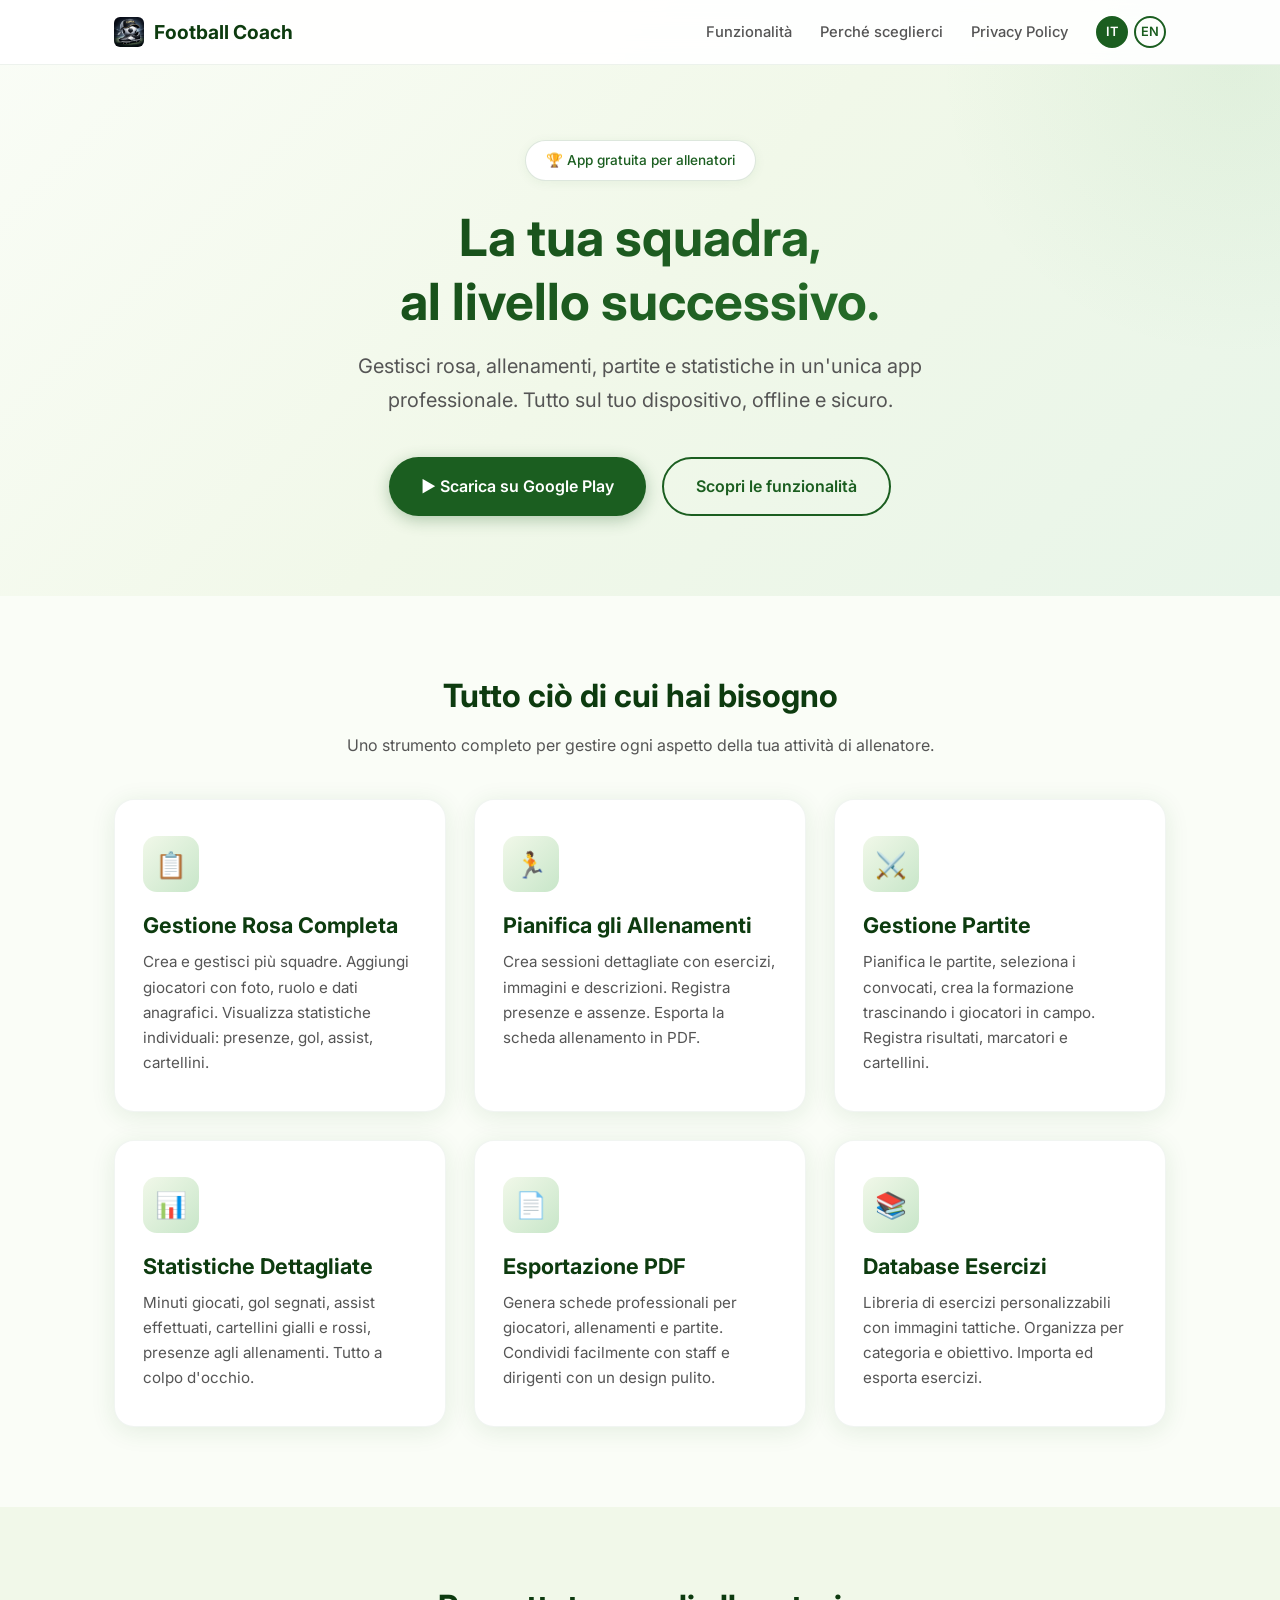
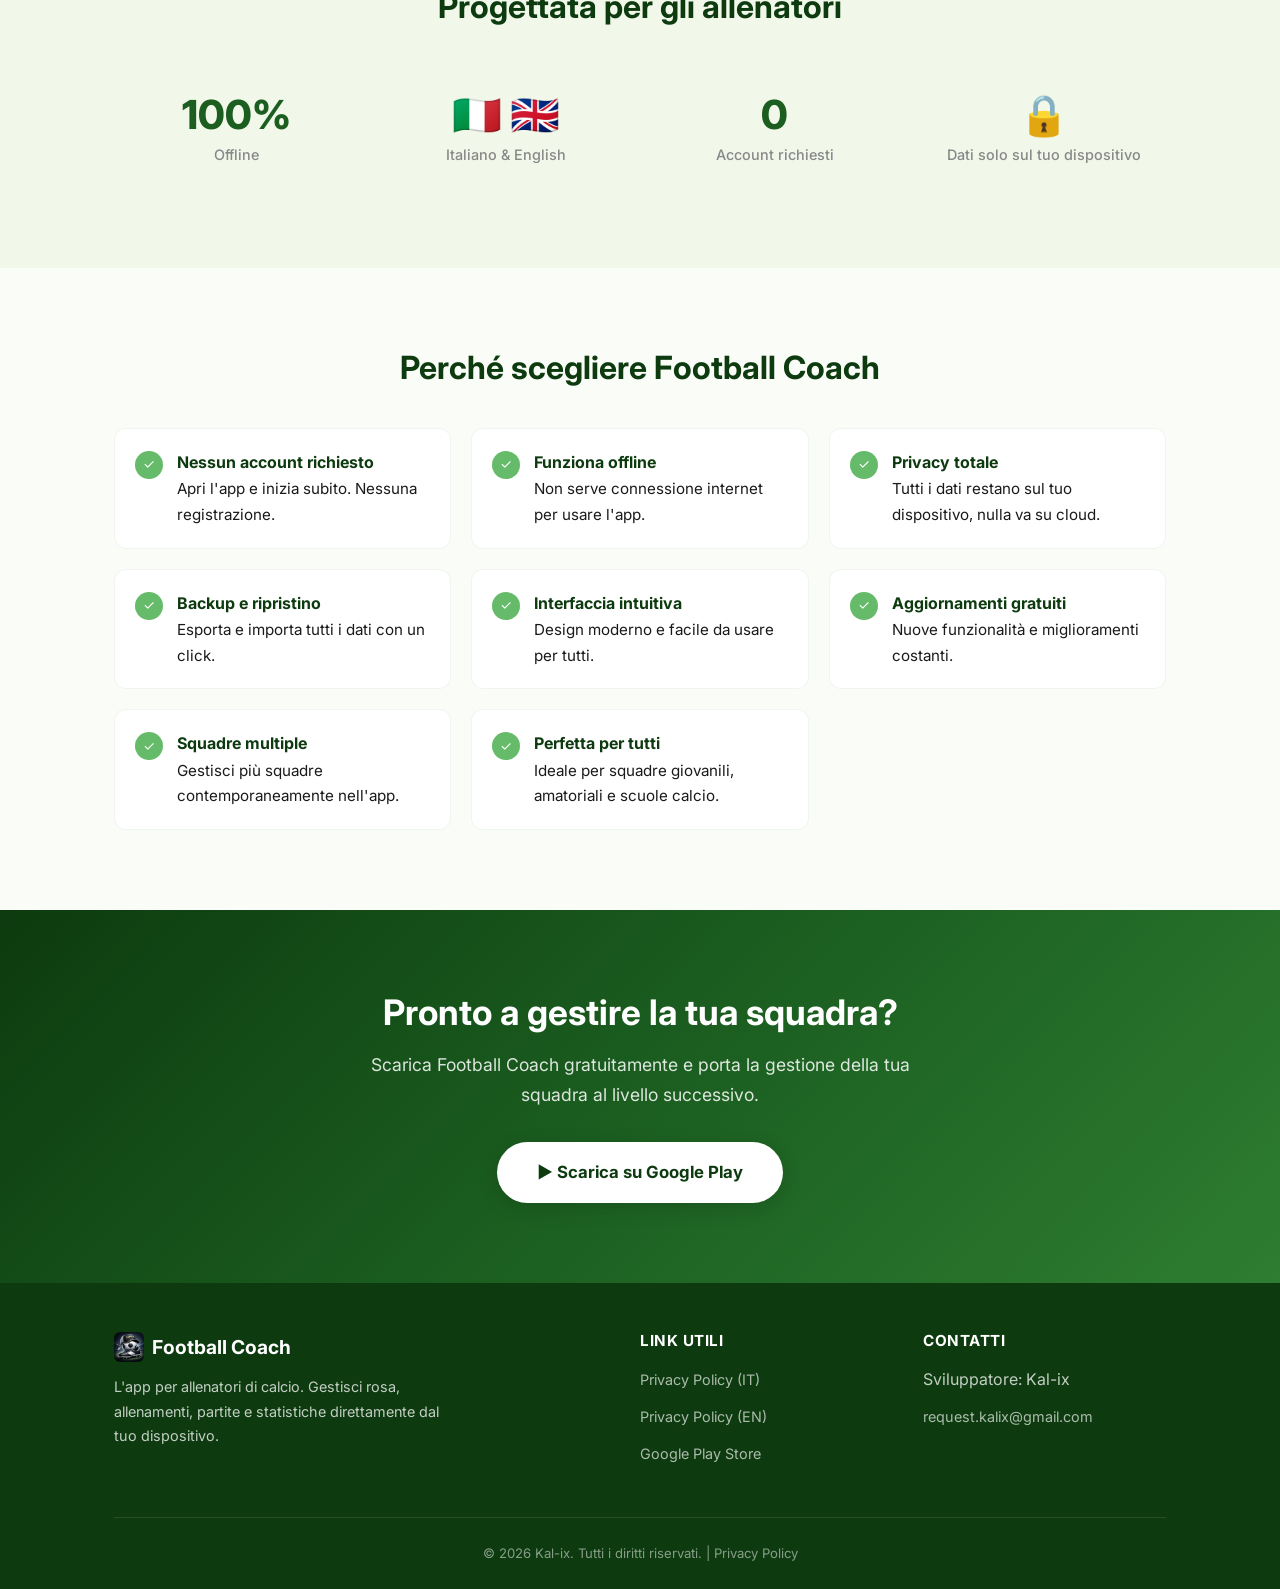
==== index.html @ 950d96c6 "Add files via upload" ====
<!DOCTYPE html>
<html lang="it">
<head>
  <meta charset="UTF-8">
  <meta name="viewport" content="width=device-width, initial-scale=1.0">
  <title>Football Coach - Gestisci la tua squadra di calcio</title>
  <meta name="description" content="Football Coach: l'app per allenatori di calcio. Gestisci rosa, allenamenti, partite e statistiche. Scarica gratis su Google Play.">
  <meta name="keywords" content="football coach, allenatore calcio, app calcio, gestione squadra, tattica calcio, allenamento calcio">
  <meta name="author" content="Kal-ix">
  <meta name="robots" content="index, follow">

  <!-- Open Graph -->
  <meta property="og:title" content="Football Coach - App per Allenatori di Calcio">
  <meta property="og:description" content="Gestisci la tua squadra di calcio: tattica, allenamento e statistiche in un'app.">
  <meta property="og:type" content="website">
  <meta property="og:locale" content="it_IT">

  <!-- Fonts -->
  <link rel="preconnect" href="https://fonts.googleapis.com">
  <link rel="preconnect" href="https://fonts.gstatic.com" crossorigin>
  <link href="https://fonts.googleapis.com/css2?family=Inter:wght@400;500;600;700;800&display=swap" rel="stylesheet">

  <!-- CSS -->
  <link rel="stylesheet" href="css/style.css">

  <!-- Favicon -->
  <link rel="icon" type="image/png" href="img/icon.png">
</head>
<body>

  <!-- ======= NAVBAR ======= -->
  <nav class="navbar" id="navbar">
    <div class="container">
      <a href="index.html" class="nav-brand">
        <img src="img/icon.png" alt="Football Coach" width="30" height="30"> Football Coach
      </a>
      <ul class="nav-links" id="navLinks">
        <li><a href="#features">Funzionalità</a></li>
        <li><a href="#highlights">Perché sceglierci</a></li>
        <li><a href="privacy-it.html">Privacy Policy</a></li>
        <li>
          <div class="nav-lang">
            <a href="index.html" class="active" title="Italiano">IT</a>
            <a href="index-en.html" title="English">EN</a>
          </div>
        </li>
      </ul>
      <button class="nav-toggle" id="navToggle" aria-label="Menu">
        <span></span><span></span><span></span>
      </button>
    </div>
  </nav>

  <!-- ======= HERO ======= -->
  <section class="hero">
    <div class="container">
      <div class="hero-badge">🏆 App gratuita per allenatori</div>
      <h1>La tua squadra,<br>al livello successivo.</h1>
      <p class="subtitle">Gestisci rosa, allenamenti, partite e statistiche in un'unica app professionale. Tutto sul tuo dispositivo, offline e sicuro.</p>
      <div class="hero-cta">
        <a href="https://play.google.com/store/apps/details?id=com.kalix.allenatore_di_calcio" class="btn btn-primary" target="_blank" rel="noopener">
          ▶ Scarica su Google Play
        </a>
        <a href="#features" class="btn btn-outline">Scopri le funzionalità</a>
      </div>
    </div>
  </section>

  <!-- ======= FEATURES ======= -->
  <section class="section" id="features">
    <div class="container">
      <div style="text-align:center;">
        <h2>Tutto ciò di cui hai bisogno</h2>
        <p style="color:var(--text-light); max-width:600px; margin:0 auto;">Uno strumento completo per gestire ogni aspetto della tua attività di allenatore.</p>
      </div>
      <div class="features-grid">

        <div class="feature-card">
          <div class="feature-icon">📋</div>
          <h3>Gestione Rosa Completa</h3>
          <p>Crea e gestisci più squadre. Aggiungi giocatori con foto, ruolo e dati anagrafici. Visualizza statistiche individuali: presenze, gol, assist, cartellini.</p>
        </div>

        <div class="feature-card">
          <div class="feature-icon">🏃</div>
          <h3>Pianifica gli Allenamenti</h3>
          <p>Crea sessioni dettagliate con esercizi, immagini e descrizioni. Registra presenze e assenze. Esporta la scheda allenamento in PDF.</p>
        </div>

        <div class="feature-card">
          <div class="feature-icon">⚔️</div>
          <h3>Gestione Partite</h3>
          <p>Pianifica le partite, seleziona i convocati, crea la formazione trascinando i giocatori in campo. Registra risultati, marcatori e cartellini.</p>
        </div>

        <div class="feature-card">
          <div class="feature-icon">📊</div>
          <h3>Statistiche Dettagliate</h3>
          <p>Minuti giocati, gol segnati, assist effettuati, cartellini gialli e rossi, presenze agli allenamenti. Tutto a colpo d'occhio.</p>
        </div>

        <div class="feature-card">
          <div class="feature-icon">📄</div>
          <h3>Esportazione PDF</h3>
          <p>Genera schede professionali per giocatori, allenamenti e partite. Condividi facilmente con staff e dirigenti con un design pulito.</p>
        </div>

        <div class="feature-card">
          <div class="feature-icon">📚</div>
          <h3>Database Esercizi</h3>
          <p>Libreria di esercizi personalizzabili con immagini tattiche. Organizza per categoria e obiettivo. Importa ed esporta esercizi.</p>
        </div>

      </div>
    </div>
  </section>

  <!-- ======= STATS ======= -->
  <section class="section section-alt">
    <div class="container">
      <div style="text-align:center;">
        <h2>Progettata per gli allenatori</h2>
      </div>
      <div class="stats-row">
        <div class="stat-item">
          <div class="stat-number">100%</div>
          <div class="stat-label">Offline</div>
        </div>
        <div class="stat-item">
          <div class="stat-number">🇮🇹 🇬🇧</div>
          <div class="stat-label">Italiano &amp; English</div>
        </div>
        <div class="stat-item">
          <div class="stat-number">0</div>
          <div class="stat-label">Account richiesti</div>
        </div>
        <div class="stat-item">
          <div class="stat-number">🔒</div>
          <div class="stat-label">Dati solo sul tuo dispositivo</div>
        </div>
      </div>
    </div>
  </section>

  <!-- ======= HIGHLIGHTS ======= -->
  <section class="section" id="highlights">
    <div class="container">
      <div style="text-align:center;">
        <h2>Perché scegliere Football Coach</h2>
      </div>
      <div class="highlights">
        <div class="highlight-item">
          <div class="check">✓</div>
          <div><strong>Nessun account richiesto</strong><br><p>Apri l'app e inizia subito. Nessuna registrazione.</p></div>
        </div>
        <div class="highlight-item">
          <div class="check">✓</div>
          <div><strong>Funziona offline</strong><br><p>Non serve connessione internet per usare l'app.</p></div>
        </div>
        <div class="highlight-item">
          <div class="check">✓</div>
          <div><strong>Privacy totale</strong><br><p>Tutti i dati restano sul tuo dispositivo, nulla va su cloud.</p></div>
        </div>
        <div class="highlight-item">
          <div class="check">✓</div>
          <div><strong>Backup e ripristino</strong><br><p>Esporta e importa tutti i dati con un click.</p></div>
        </div>
        <div class="highlight-item">
          <div class="check">✓</div>
          <div><strong>Interfaccia intuitiva</strong><br><p>Design moderno e facile da usare per tutti.</p></div>
        </div>
        <div class="highlight-item">
          <div class="check">✓</div>
          <div><strong>Aggiornamenti gratuiti</strong><br><p>Nuove funzionalità e miglioramenti costanti.</p></div>
        </div>
        <div class="highlight-item">
          <div class="check">✓</div>
          <div><strong>Squadre multiple</strong><br><p>Gestisci più squadre contemporaneamente nell'app.</p></div>
        </div>
        <div class="highlight-item">
          <div class="check">✓</div>
          <div><strong>Perfetta per tutti</strong><br><p>Ideale per squadre giovanili, amatoriali e scuole calcio.</p></div>
        </div>
      </div>
    </div>
  </section>

  <!-- ======= CTA ======= -->
  <section class="cta-section">
    <div class="container">
      <h2>Pronto a gestire la tua squadra?</h2>
      <p>Scarica Football Coach gratuitamente e porta la gestione della tua squadra al livello successivo.</p>
      <a href="https://play.google.com/store/apps/details?id=com.kalix.allenatore_di_calcio" class="btn btn-cta" target="_blank" rel="noopener">
        ▶ Scarica su Google Play
      </a>
    </div>
  </section>

  <!-- ======= FOOTER ======= -->
  <footer class="footer">
    <div class="container">
      <div class="footer-grid">
        <div>
          <div class="footer-brand"><img src="img/icon.png" alt="Football Coach" width="30" height="30"> Football Coach</div>
          <p class="footer-desc">L'app per allenatori di calcio. Gestisci rosa, allenamenti, partite e statistiche direttamente dal tuo dispositivo.</p>
        </div>
        <div>
          <h4>Link Utili</h4>
          <ul class="footer-links">
            <li><a href="privacy-it.html">Privacy Policy (IT)</a></li>
            <li><a href="privacy-en.html">Privacy Policy (EN)</a></li>
            <li><a href="https://play.google.com/store/apps/details?id=com.kalix.allenatore_di_calcio" target="_blank" rel="noopener">Google Play Store</a></li>
          </ul>
        </div>
        <div>
          <h4>Contatti</h4>
          <ul class="footer-links">
            <li>Sviluppatore: Kal-ix</li>
            <li><a href="mailto:request.kalix@gmail.com">request.kalix@gmail.com</a></li>
          </ul>
        </div>
      </div>
      <div class="footer-bottom">
        &copy; 2026 Kal-ix. Tutti i diritti riservati. | <a href="privacy-it.html" style="color:rgba(255,255,255,0.5)">Privacy Policy</a>
      </div>
    </div>
  </footer>

  <!-- ======= SCRIPTS ======= -->
  <script>
    // Navbar scroll effect
    const navbar = document.getElementById('navbar');
    window.addEventListener('scroll', () => {
      navbar.classList.toggle('scrolled', window.scrollY > 20);
    });

    // Mobile nav toggle
    const navToggle = document.getElementById('navToggle');
    const navLinks = document.getElementById('navLinks');
    navToggle.addEventListener('click', () => {
      navLinks.classList.toggle('active');
    });

    // Close mobile nav on link click
    document.querySelectorAll('.nav-links a').forEach(link => {
      link.addEventListener('click', () => {
        navLinks.classList.remove('active');
      });
    });
  </script>

</body>
</html>
---- css/style.css ----
/* =============================================
   Football Coach Website - Main Stylesheet
   ============================================= */

/* --- Reset & Base --- */
*, *::before, *::after {
  box-sizing: border-box;
  margin: 0;
  padding: 0;
}

:root {
  --primary: #1B5E20;
  --primary-light: #2E7D32;
  --primary-dark: #0D3B0F;
  --accent: #43A047;
  --accent-light: #66BB6A;
  --gold: #FFD600;
  --gold-dark: #F9A825;
  --bg: #FAFDF7;
  --bg-alt: #F1F8E9;
  --text: #1a1a1a;
  --text-light: #555;
  --text-muted: #888;
  --white: #fff;
  --radius: 12px;
  --radius-lg: 20px;
  --shadow: 0 4px 24px rgba(27, 94, 32, 0.10);
  --shadow-lg: 0 8px 40px rgba(27, 94, 32, 0.15);
  --transition: 0.3s cubic-bezier(.4,0,.2,1);
}

html {
  scroll-behavior: smooth;
  font-size: 16px;
}

body {
  font-family: 'Inter', -apple-system, BlinkMacSystemFont, 'Segoe UI', Roboto, sans-serif;
  background: var(--bg);
  color: var(--text);
  line-height: 1.7;
  -webkit-font-smoothing: antialiased;
}

a {
  color: var(--primary);
  text-decoration: none;
  transition: color var(--transition);
}
a:hover {
  color: var(--accent);
}

img {
  max-width: 100%;
  height: auto;
}

/* --- Typography --- */
h1, h2, h3, h4 {
  font-weight: 700;
  line-height: 1.25;
  color: var(--primary-dark);
}

h1 { font-size: 2.75rem; }
h2 { font-size: 2rem; margin-bottom: 0.5em; }
h3 { font-size: 1.35rem; margin-bottom: 0.4em; }

/* --- Layout --- */
.container {
  max-width: 1100px;
  margin: 0 auto;
  padding: 0 24px;
}

.section {
  padding: 80px 0;
}

.section-alt {
  background: var(--bg-alt);
}

/* --- Navigation --- */
.navbar {
  position: fixed;
  top: 0;
  left: 0;
  right: 0;
  z-index: 1000;
  background: rgba(255,255,255,0.92);
  backdrop-filter: blur(12px);
  -webkit-backdrop-filter: blur(12px);
  border-bottom: 1px solid rgba(27,94,32,0.08);
  transition: box-shadow var(--transition);
}

.navbar.scrolled {
  box-shadow: 0 2px 20px rgba(0,0,0,0.08);
}

.navbar .container {
  display: flex;
  align-items: center;
  justify-content: space-between;
  height: 64px;
}

.nav-brand {
  display: flex;
  align-items: center;
  gap: 10px;
  font-weight: 700;
  font-size: 1.2rem;
  color: var(--primary-dark);
}

.nav-brand .icon {
  font-size: 1.6rem;
}

.nav-brand img,
.footer-brand img {
  width: 30px;
  height: 30px;
  border-radius: 6px;
}

.nav-links {
  display: flex;
  align-items: center;
  gap: 28px;
  list-style: none;
}

.nav-links a {
  font-size: 0.92rem;
  font-weight: 500;
  color: var(--text-light);
  position: relative;
  padding: 4px 0;
}

.nav-links a::after {
  content: '';
  position: absolute;
  bottom: -2px;
  left: 0;
  width: 0;
  height: 2px;
  background: var(--accent);
  transition: width var(--transition);
}

.nav-links a:hover {
  color: var(--primary);
}

.nav-links a:hover::after {
  width: 100%;
}

.nav-lang {
  display: flex;
  gap: 6px;
}

.nav-lang a {
  display: inline-flex;
  align-items: center;
  justify-content: center;
  width: 32px;
  height: 32px;
  border-radius: 50%;
  font-size: 0.8rem;
  font-weight: 600;
  border: 2px solid var(--primary);
  color: var(--primary);
  transition: all var(--transition);
}

.nav-lang a.active,
.nav-lang a:hover {
  background: var(--primary);
  color: var(--white);
}

/* Mobile nav toggle */
.nav-toggle {
  display: none;
  background: none;
  border: none;
  cursor: pointer;
  padding: 8px;
}

.nav-toggle span {
  display: block;
  width: 24px;
  height: 2px;
  background: var(--primary-dark);
  margin: 5px 0;
  transition: all var(--transition);
}

/* --- Hero --- */
.hero {
  padding: 140px 0 80px;
  text-align: center;
  background: linear-gradient(135deg, var(--bg) 0%, var(--bg-alt) 50%, #E8F5E9 100%);
  position: relative;
  overflow: hidden;
}

.hero::before {
  content: '';
  position: absolute;
  top: -40%;
  right: -20%;
  width: 600px;
  height: 600px;
  background: radial-gradient(circle, rgba(67,160,71,0.08) 0%, transparent 70%);
  border-radius: 50%;
}

.hero-badge {
  display: inline-flex;
  align-items: center;
  gap: 8px;
  background: var(--white);
  border: 1px solid rgba(27,94,32,0.15);
  border-radius: 50px;
  padding: 8px 20px;
  font-size: 0.85rem;
  font-weight: 500;
  color: var(--primary);
  margin-bottom: 24px;
  box-shadow: 0 2px 12px rgba(27,94,32,0.06);
}

.hero h1 {
  font-size: 3.2rem;
  margin-bottom: 16px;
  background: linear-gradient(135deg, var(--primary-dark), var(--primary-light));
  -webkit-background-clip: text;
  -webkit-text-fill-color: transparent;
  background-clip: text;
}

.hero .subtitle {
  font-size: 1.25rem;
  color: var(--text-light);
  max-width: 600px;
  margin: 0 auto 40px;
}

.hero-cta {
  display: flex;
  justify-content: center;
  gap: 16px;
  flex-wrap: wrap;
}

/* --- Buttons --- */
.btn {
  display: inline-flex;
  align-items: center;
  gap: 10px;
  padding: 14px 32px;
  border-radius: 50px;
  font-weight: 600;
  font-size: 1rem;
  transition: all var(--transition);
  cursor: pointer;
  border: none;
}

.btn-primary {
  background: var(--primary);
  color: var(--white);
  box-shadow: 0 4px 16px rgba(27,94,32,0.3);
}

.btn-primary:hover {
  background: var(--primary-light);
  color: var(--white);
  transform: translateY(-2px);
  box-shadow: 0 6px 24px rgba(27,94,32,0.35);
}

.btn-outline {
  background: transparent;
  color: var(--primary);
  border: 2px solid var(--primary);
}

.btn-outline:hover {
  background: var(--primary);
  color: var(--white);
  transform: translateY(-2px);
}

/* --- Features Grid --- */
.features-grid {
  display: grid;
  grid-template-columns: repeat(auto-fit, minmax(300px, 1fr));
  gap: 28px;
  margin-top: 40px;
}

.feature-card {
  background: var(--white);
  border-radius: var(--radius-lg);
  padding: 36px 28px;
  border: 1px solid rgba(27,94,32,0.06);
  box-shadow: var(--shadow);
  transition: all var(--transition);
}

.feature-card:hover {
  transform: translateY(-4px);
  box-shadow: var(--shadow-lg);
}

.feature-icon {
  width: 56px;
  height: 56px;
  background: linear-gradient(135deg, var(--bg-alt), #C8E6C9);
  border-radius: 14px;
  display: flex;
  align-items: center;
  justify-content: center;
  font-size: 1.6rem;
  margin-bottom: 20px;
}

.feature-card h3 {
  color: var(--primary-dark);
  margin-bottom: 10px;
}

.feature-card p {
  color: var(--text-light);
  font-size: 0.95rem;
  line-height: 1.65;
}

/* --- Stats Section --- */
.stats-row {
  display: grid;
  grid-template-columns: repeat(auto-fit, minmax(180px, 1fr));
  gap: 24px;
  text-align: center;
  margin-top: 48px;
}

.stat-item {
  padding: 20px;
}

.stat-number {
  font-size: 2.5rem;
  font-weight: 800;
  color: var(--primary);
  line-height: 1;
  margin-bottom: 8px;
}

.stat-label {
  font-size: 0.9rem;
  color: var(--text-muted);
  font-weight: 500;
}

/* --- Highlights / Why Section --- */
.highlights {
  display: grid;
  grid-template-columns: repeat(auto-fit, minmax(250px, 1fr));
  gap: 20px;
  margin-top: 40px;
}

.highlight-item {
  display: flex;
  align-items: flex-start;
  gap: 14px;
  padding: 20px;
  background: var(--white);
  border-radius: var(--radius);
  border: 1px solid rgba(27,94,32,0.06);
}

.highlight-item .check {
  width: 28px;
  height: 28px;
  background: var(--accent-light);
  color: var(--white);
  border-radius: 50%;
  display: flex;
  align-items: center;
  justify-content: center;
  font-size: 0.85rem;
  flex-shrink: 0;
  margin-top: 2px;
}

.highlight-item p {
  font-size: 0.95rem;
  color: var(--text);
}

.highlight-item strong {
  color: var(--primary-dark);
}

/* --- CTA Section --- */
.cta-section {
  text-align: center;
  padding: 80px 0;
  background: linear-gradient(135deg, var(--primary-dark) 0%, var(--primary) 50%, var(--primary-light) 100%);
  color: var(--white);
}

.cta-section h2 {
  color: var(--white);
  font-size: 2.2rem;
  margin-bottom: 16px;
}

.cta-section p {
  color: rgba(255,255,255,0.85);
  font-size: 1.1rem;
  margin-bottom: 32px;
  max-width: 550px;
  margin-left: auto;
  margin-right: auto;
}

.btn-cta {
  background: var(--white);
  color: var(--primary-dark);
  font-weight: 700;
  padding: 16px 40px;
  font-size: 1.05rem;
  box-shadow: 0 4px 20px rgba(0,0,0,0.15);
}

.btn-cta:hover {
  transform: translateY(-2px);
  box-shadow: 0 8px 30px rgba(0,0,0,0.2);
  color: var(--primary-dark);
}

/* --- Footer --- */
.footer {
  background: var(--primary-dark);
  color: rgba(255,255,255,0.75);
  padding: 48px 0 24px;
}

.footer-grid {
  display: grid;
  grid-template-columns: 2fr 1fr 1fr;
  gap: 40px;
  margin-bottom: 40px;
}

.footer-brand {
  font-size: 1.2rem;
  font-weight: 700;
  color: var(--white);
  margin-bottom: 12px;
  display: flex;
  align-items: center;
  gap: 8px;
}

.footer-desc {
  font-size: 0.9rem;
  line-height: 1.7;
  max-width: 350px;
}

.footer h4 {
  color: var(--white);
  font-size: 0.95rem;
  margin-bottom: 16px;
  text-transform: uppercase;
  letter-spacing: 0.5px;
}

.footer-links {
  list-style: none;
}

.footer-links li {
  margin-bottom: 10px;
}

.footer-links a {
  color: rgba(255,255,255,0.65);
  font-size: 0.9rem;
  transition: color var(--transition);
}

.footer-links a:hover {
  color: var(--white);
}

.footer-bottom {
  border-top: 1px solid rgba(255,255,255,0.1);
  padding-top: 24px;
  text-align: center;
  font-size: 0.82rem;
  color: rgba(255,255,255,0.5);
}

/* --- Privacy Policy Page --- */
.page-header {
  padding: 120px 0 48px;
  background: linear-gradient(135deg, var(--bg) 0%, var(--bg-alt) 100%);
  text-align: center;
}

.page-header h1 {
  font-size: 2.5rem;
  margin-bottom: 12px;
}

.page-header .meta {
  color: var(--text-muted);
  font-size: 0.95rem;
}

.policy-content {
  max-width: 800px;
  margin: 0 auto;
  padding: 60px 24px 80px;
}

.policy-content h2 {
  font-size: 1.5rem;
  margin-top: 48px;
  margin-bottom: 16px;
  padding-bottom: 8px;
  border-bottom: 2px solid var(--bg-alt);
}

.policy-content h3 {
  font-size: 1.15rem;
  margin-top: 28px;
  margin-bottom: 12px;
  color: var(--primary);
}

.policy-content h4 {
  font-size: 1.05rem;
  margin-top: 20px;
  margin-bottom: 8px;
}

.policy-content p {
  margin-bottom: 14px;
  color: var(--text-light);
}

.policy-content ul,
.policy-content ol {
  padding-left: 24px;
  margin-bottom: 16px;
}

.policy-content li {
  margin-bottom: 8px;
  color: var(--text-light);
}

.policy-content strong {
  color: var(--text);
}

.policy-content table {
  width: 100%;
  border-collapse: collapse;
  margin: 20px 0;
  font-size: 0.9rem;
}

.policy-content th {
  background: var(--bg-alt);
  padding: 12px 16px;
  text-align: left;
  font-weight: 600;
  color: var(--primary-dark);
  border-bottom: 2px solid var(--primary);
}

.policy-content td {
  padding: 10px 16px;
  border-bottom: 1px solid #eee;
  color: var(--text-light);
}

.policy-content code {
  background: var(--bg-alt);
  padding: 2px 6px;
  border-radius: 4px;
  font-size: 0.88rem;
}

.policy-content a {
  color: var(--accent);
  text-decoration: underline;
}

.policy-content a:hover {
  color: var(--primary);
}

.policy-lang-switch {
  text-align: center;
  margin-bottom: 32px;
  padding: 16px;
  background: var(--bg-alt);
  border-radius: var(--radius);
}

.policy-lang-switch a {
  font-weight: 600;
}

/* --- Responsive --- */
@media (max-width: 768px) {
  .nav-links {
    display: none;
    position: absolute;
    top: 64px;
    left: 0;
    right: 0;
    background: var(--white);
    flex-direction: column;
    padding: 20px;
    gap: 16px;
    box-shadow: 0 8px 24px rgba(0,0,0,0.1);
  }

  .nav-links.active {
    display: flex;
  }

  .nav-toggle {
    display: block;
  }

  .hero h1 {
    font-size: 2.2rem;
  }

  .hero .subtitle {
    font-size: 1.05rem;
  }

  h2 {
    font-size: 1.6rem;
  }

  .features-grid {
    grid-template-columns: 1fr;
  }

  .footer-grid {
    grid-template-columns: 1fr;
    gap: 32px;
  }

  .stats-row {
    grid-template-columns: repeat(2, 1fr);
  }

  .section {
    padding: 56px 0;
  }
}

@media (max-width: 480px) {
  html {
    font-size: 15px;
  }

  .hero {
    padding: 120px 0 60px;
  }

  .hero h1 {
    font-size: 1.9rem;
  }

  .hero-cta {
    flex-direction: column;
    align-items: center;
  }

  .btn {
    width: 100%;
    justify-content: center;
    max-width: 300px;
  }

  .stats-row {
    grid-template-columns: 1fr 1fr;
  }
}
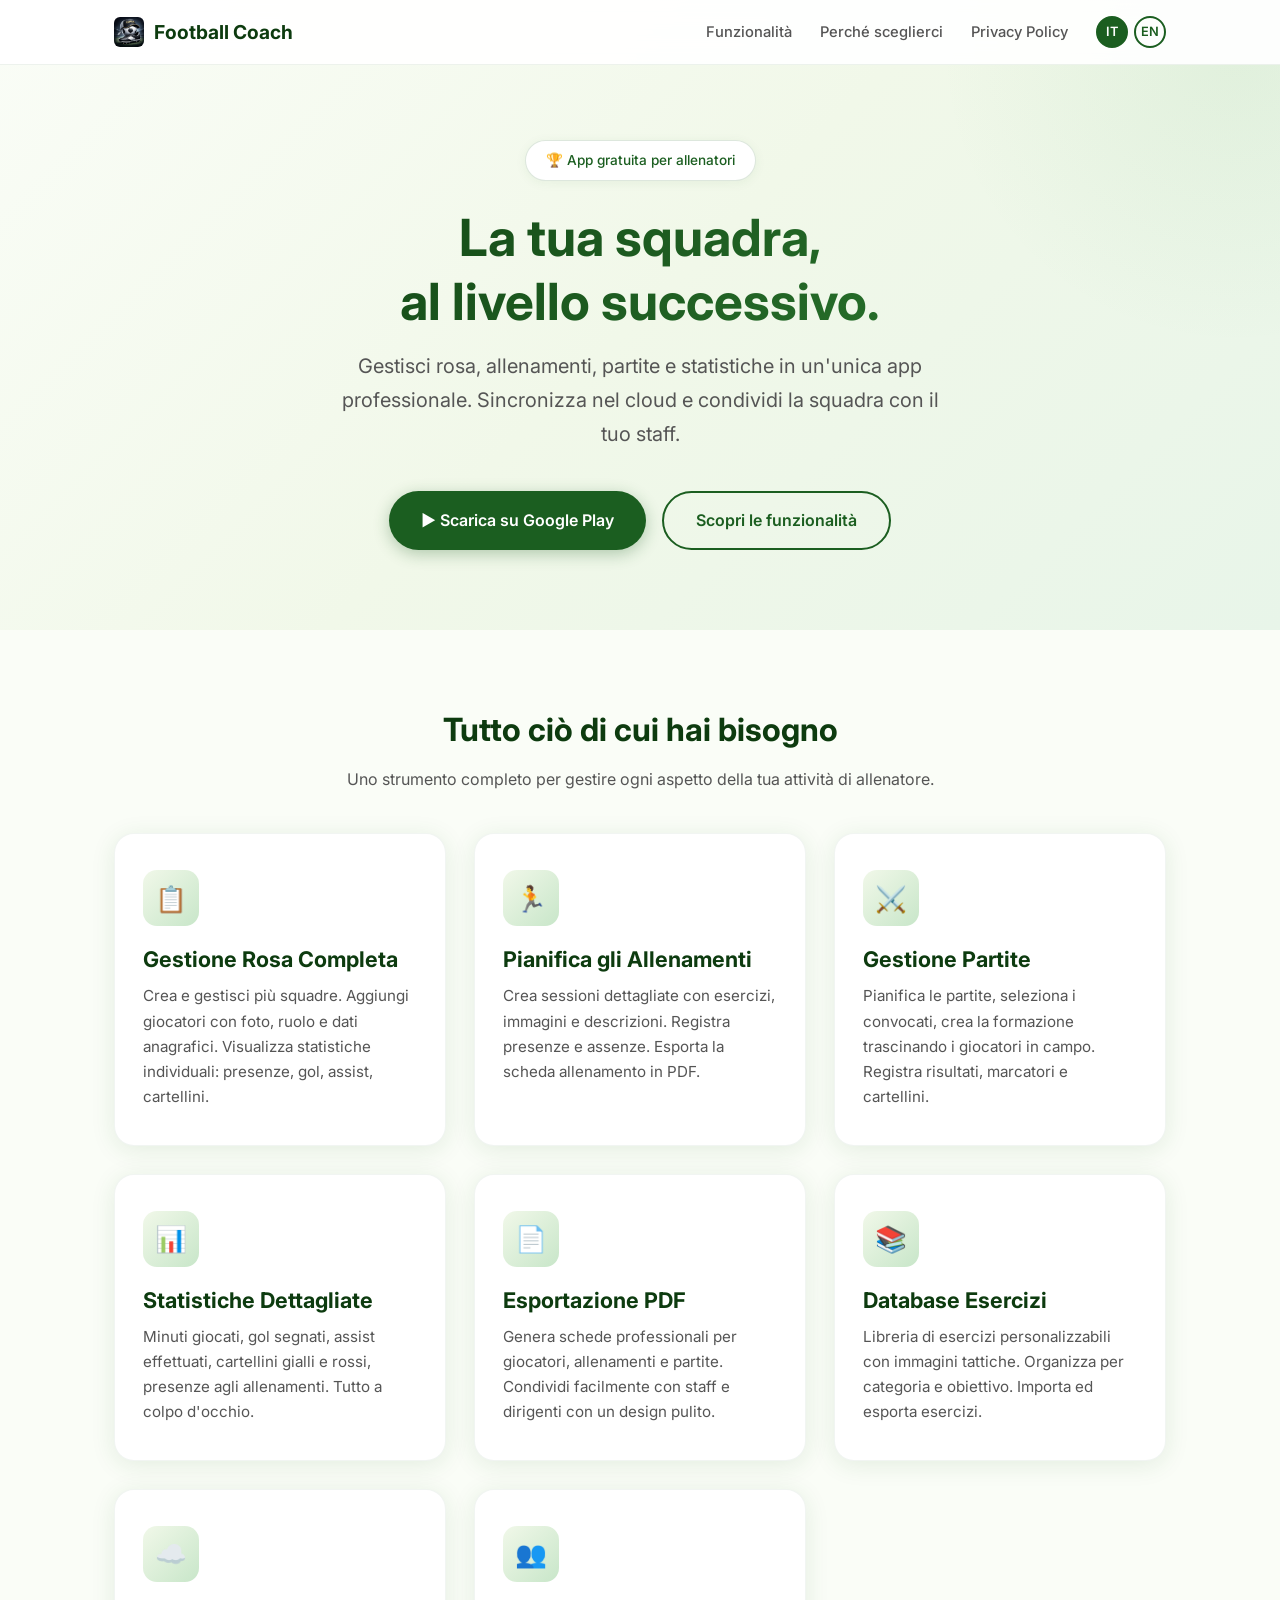
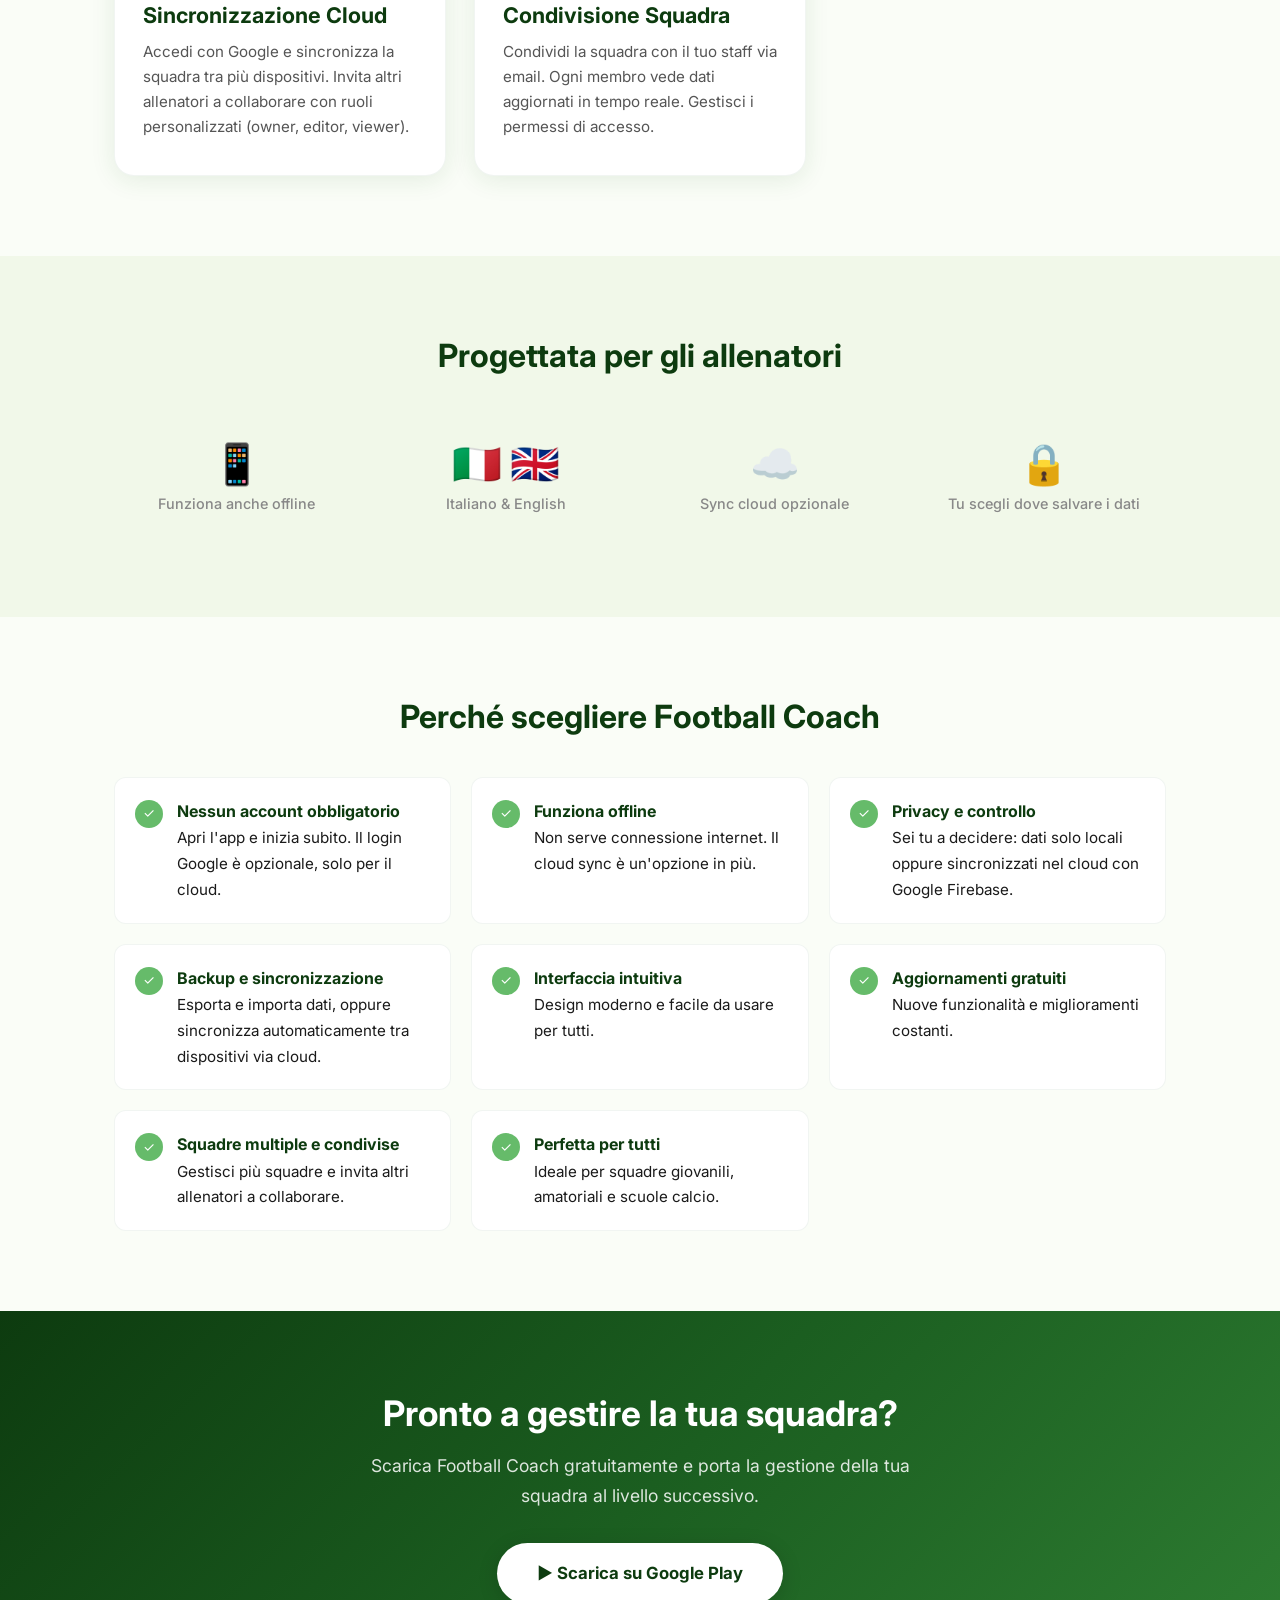
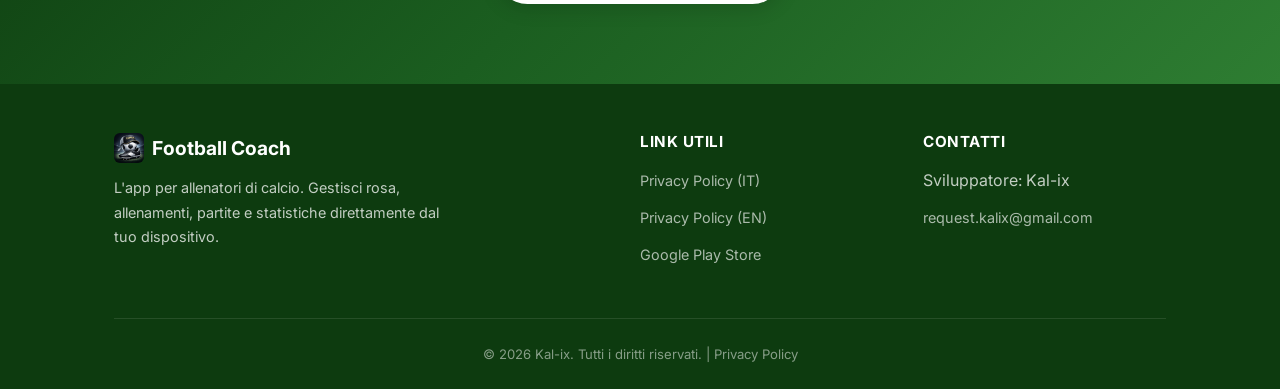
==== commit 3a724438: "Add files via upload" ====
--- a/index.html
+++ b/index.html
@@ -56,7 +56,7 @@
     <div class="container">
       <div class="hero-badge">🏆 App gratuita per allenatori</div>
       <h1>La tua squadra,<br>al livello successivo.</h1>
-      <p class="subtitle">Gestisci rosa, allenamenti, partite e statistiche in un'unica app professionale. Tutto sul tuo dispositivo, offline e sicuro.</p>
+      <p class="subtitle">Gestisci rosa, allenamenti, partite e statistiche in un'unica app professionale. Sincronizza nel cloud e condividi la squadra con il tuo staff.</p>
       <div class="hero-cta">
         <a href="https://play.google.com/store/apps/details?id=com.kalix.allenatore_di_calcio" class="btn btn-primary" target="_blank" rel="noopener">
           ▶ Scarica su Google Play
@@ -111,6 +111,18 @@
           <p>Libreria di esercizi personalizzabili con immagini tattiche. Organizza per categoria e obiettivo. Importa ed esporta esercizi.</p>
         </div>
 
+        <div class="feature-card">
+          <div class="feature-icon">☁️</div>
+          <h3>Sincronizzazione Cloud</h3>
+          <p>Accedi con Google e sincronizza la squadra tra più dispositivi. Invita altri allenatori a collaborare con ruoli personalizzati (owner, editor, viewer).</p>
+        </div>
+
+        <div class="feature-card">
+          <div class="feature-icon">👥</div>
+          <h3>Condivisione Squadra</h3>
+          <p>Condividi la squadra con il tuo staff via email. Ogni membro vede dati aggiornati in tempo reale. Gestisci i permessi di accesso.</p>
+        </div>
+
       </div>
     </div>
   </section>
@@ -123,20 +135,20 @@
       </div>
       <div class="stats-row">
         <div class="stat-item">
-          <div class="stat-number">100%</div>
-          <div class="stat-label">Offline</div>
+          <div class="stat-number">📱</div>
+          <div class="stat-label">Funziona anche offline</div>
         </div>
         <div class="stat-item">
           <div class="stat-number">🇮🇹 🇬🇧</div>
           <div class="stat-label">Italiano &amp; English</div>
         </div>
         <div class="stat-item">
-          <div class="stat-number">0</div>
-          <div class="stat-label">Account richiesti</div>
+          <div class="stat-number">☁️</div>
+          <div class="stat-label">Sync cloud opzionale</div>
         </div>
         <div class="stat-item">
           <div class="stat-number">🔒</div>
-          <div class="stat-label">Dati solo sul tuo dispositivo</div>
+          <div class="stat-label">Tu scegli dove salvare i dati</div>
         </div>
       </div>
     </div>
@@ -151,19 +163,19 @@
       <div class="highlights">
         <div class="highlight-item">
           <div class="check">✓</div>
-          <div><strong>Nessun account richiesto</strong><br><p>Apri l'app e inizia subito. Nessuna registrazione.</p></div>
-        </div>
-        <div class="highlight-item">
-          <div class="check">✓</div>
-          <div><strong>Funziona offline</strong><br><p>Non serve connessione internet per usare l'app.</p></div>
-        </div>
-        <div class="highlight-item">
-          <div class="check">✓</div>
-          <div><strong>Privacy totale</strong><br><p>Tutti i dati restano sul tuo dispositivo, nulla va su cloud.</p></div>
-        </div>
-        <div class="highlight-item">
-          <div class="check">✓</div>
-          <div><strong>Backup e ripristino</strong><br><p>Esporta e importa tutti i dati con un click.</p></div>
+          <div><strong>Nessun account obbligatorio</strong><br><p>Apri l'app e inizia subito. Il login Google è opzionale, solo per il cloud.</p></div>
+        </div>
+        <div class="highlight-item">
+          <div class="check">✓</div>
+          <div><strong>Funziona offline</strong><br><p>Non serve connessione internet. Il cloud sync è un'opzione in più.</p></div>
+        </div>
+        <div class="highlight-item">
+          <div class="check">✓</div>
+          <div><strong>Privacy e controllo</strong><br><p>Sei tu a decidere: dati solo locali oppure sincronizzati nel cloud con Google Firebase.</p></div>
+        </div>
+        <div class="highlight-item">
+          <div class="check">✓</div>
+          <div><strong>Backup e sincronizzazione</strong><br><p>Esporta e importa dati, oppure sincronizza automaticamente tra dispositivi via cloud.</p></div>
         </div>
         <div class="highlight-item">
           <div class="check">✓</div>
@@ -175,7 +187,7 @@
         </div>
         <div class="highlight-item">
           <div class="check">✓</div>
-          <div><strong>Squadre multiple</strong><br><p>Gestisci più squadre contemporaneamente nell'app.</p></div>
+          <div><strong>Squadre multiple e condivise</strong><br><p>Gestisci più squadre e invita altri allenatori a collaborare.</p></div>
         </div>
         <div class="highlight-item">
           <div class="check">✓</div>
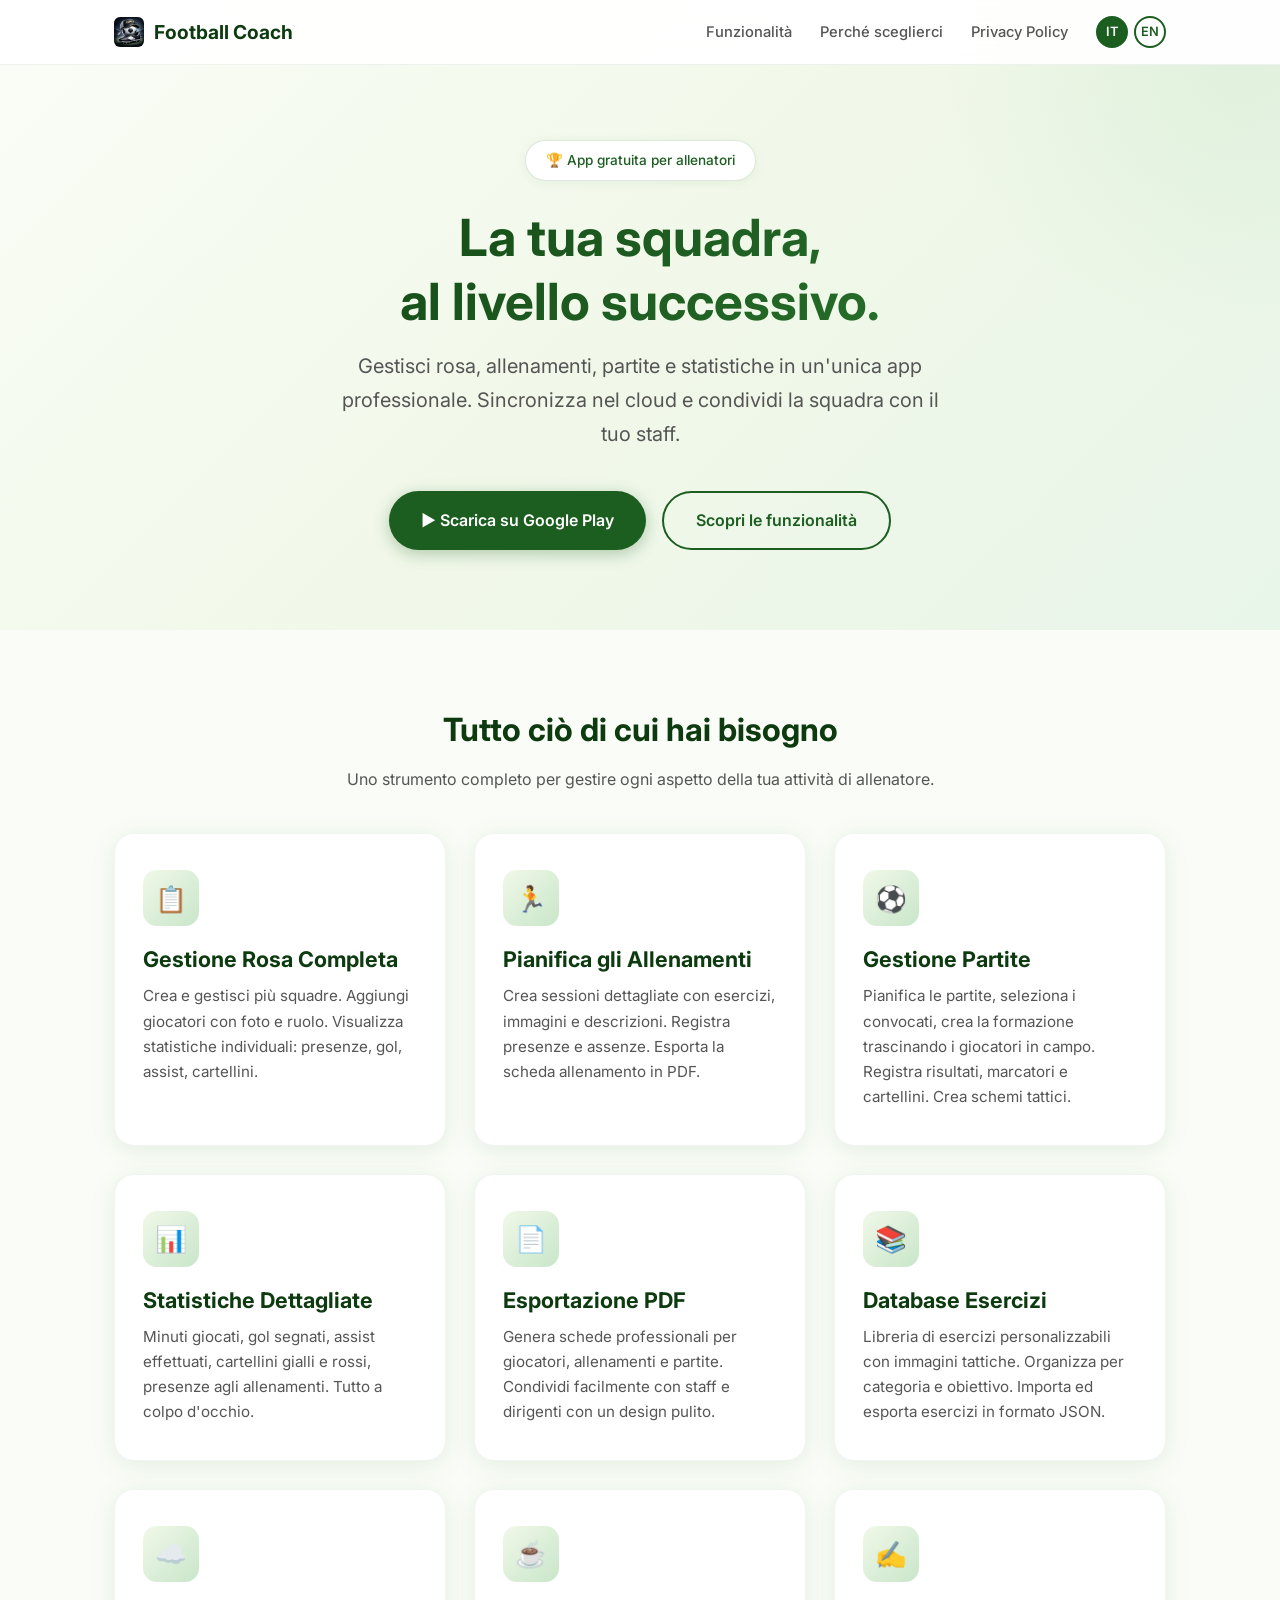
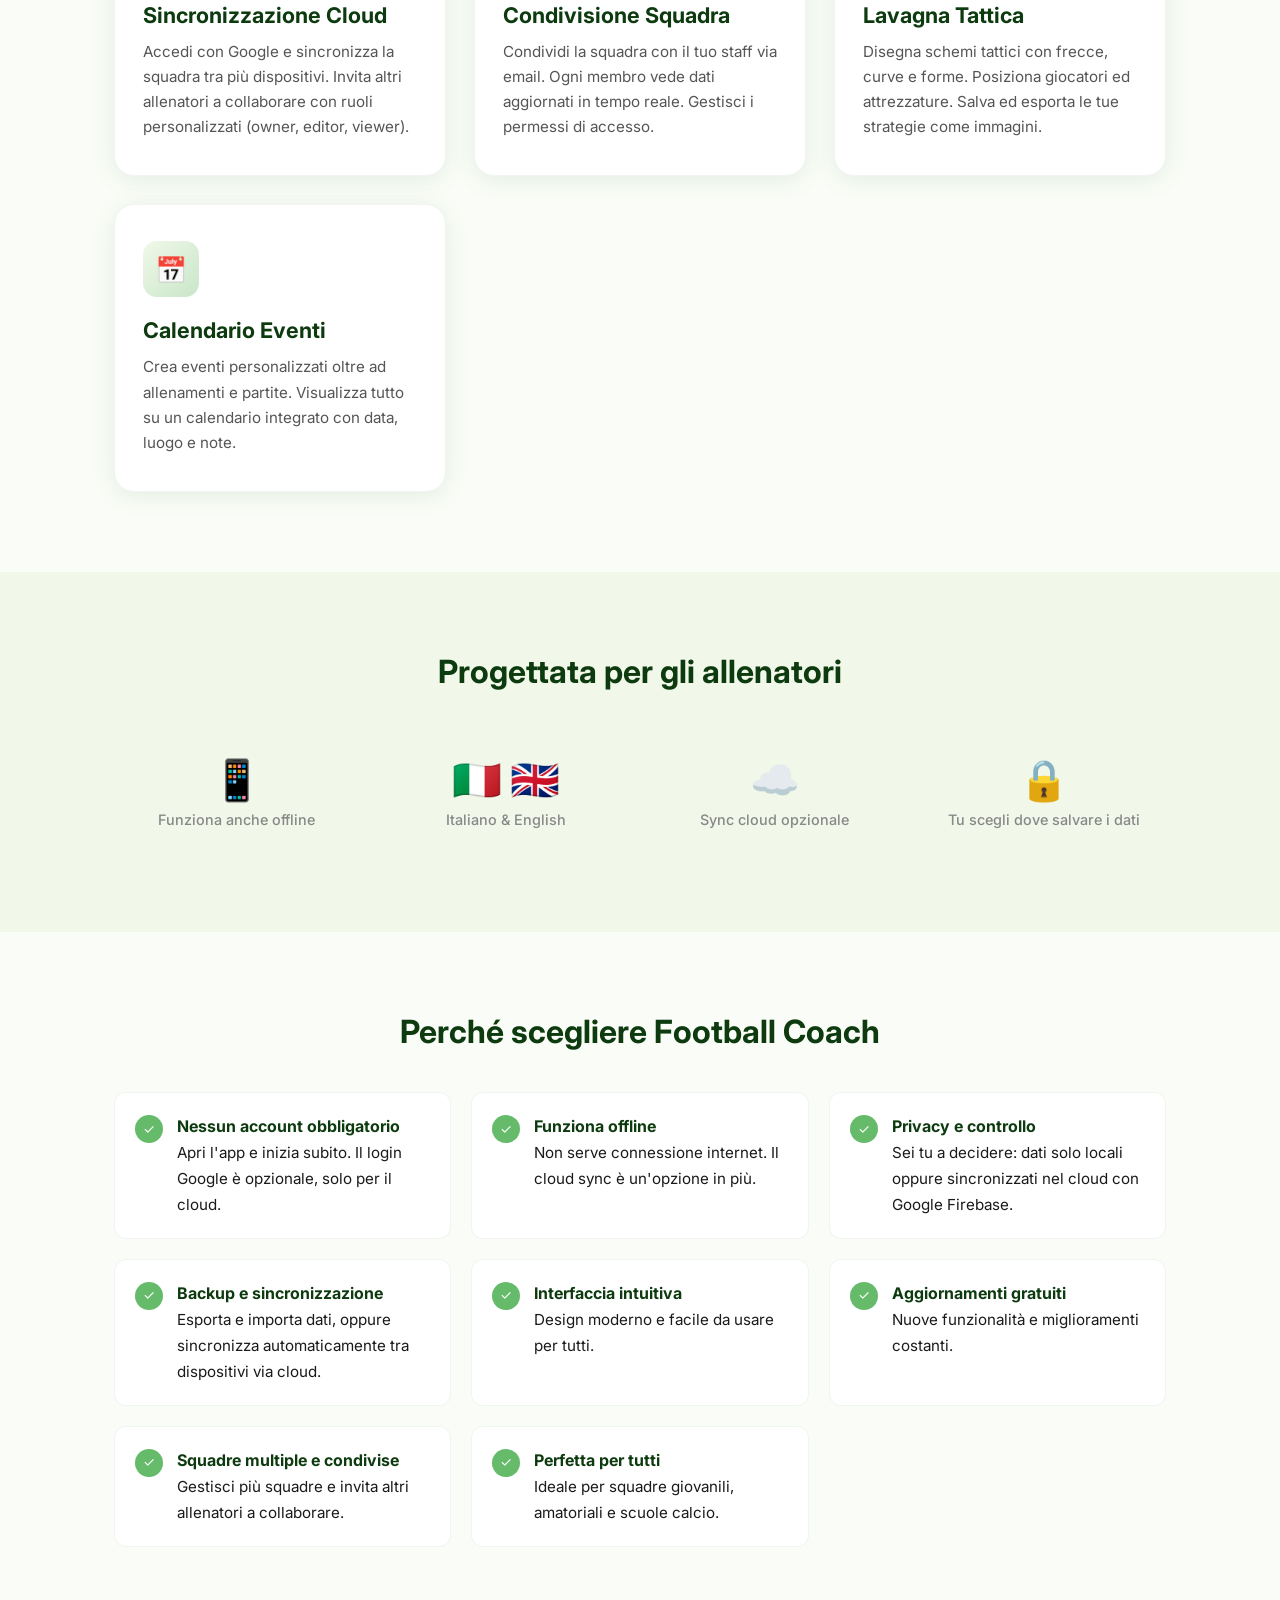
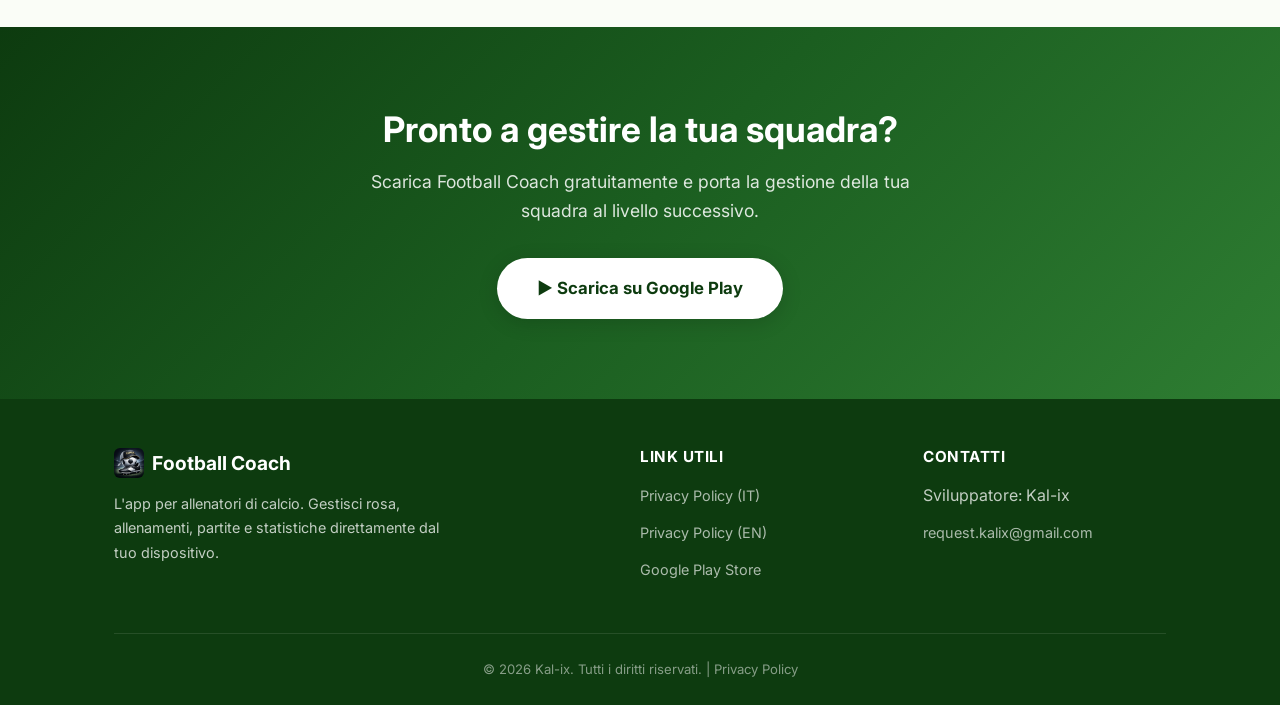
==== commit c16b57f8: "Add files via upload" ====
--- a/index.html
+++ b/index.html
@@ -78,7 +78,7 @@
         <div class="feature-card">
           <div class="feature-icon">📋</div>
           <h3>Gestione Rosa Completa</h3>
-          <p>Crea e gestisci più squadre. Aggiungi giocatori con foto, ruolo e dati anagrafici. Visualizza statistiche individuali: presenze, gol, assist, cartellini.</p>
+          <p>Crea e gestisci più squadre. Aggiungi giocatori con foto e ruolo. Visualizza statistiche individuali: presenze, gol, assist, cartellini.</p>
         </div>
 
         <div class="feature-card">
@@ -88,9 +88,9 @@
         </div>
 
         <div class="feature-card">
-          <div class="feature-icon">⚔️</div>
+          <div class="feature-icon">⚽️</div>
           <h3>Gestione Partite</h3>
-          <p>Pianifica le partite, seleziona i convocati, crea la formazione trascinando i giocatori in campo. Registra risultati, marcatori e cartellini.</p>
+          <p>Pianifica le partite, seleziona i convocati, crea la formazione trascinando i giocatori in campo. Registra risultati, marcatori e cartellini. Crea schemi tattici.</p>
         </div>
 
         <div class="feature-card">
@@ -108,7 +108,7 @@
         <div class="feature-card">
           <div class="feature-icon">📚</div>
           <h3>Database Esercizi</h3>
-          <p>Libreria di esercizi personalizzabili con immagini tattiche. Organizza per categoria e obiettivo. Importa ed esporta esercizi.</p>
+          <p>Libreria di esercizi personalizzabili con immagini tattiche. Organizza per categoria e obiettivo. Importa ed esporta esercizi in formato JSON.</p>
         </div>
 
         <div class="feature-card">
@@ -118,9 +118,21 @@
         </div>
 
         <div class="feature-card">
-          <div class="feature-icon">👥</div>
+          <div class="feature-icon">☕️</div>
           <h3>Condivisione Squadra</h3>
           <p>Condividi la squadra con il tuo staff via email. Ogni membro vede dati aggiornati in tempo reale. Gestisci i permessi di accesso.</p>
+        </div>
+
+        <div class="feature-card">
+          <div class="feature-icon">✍️</div>
+          <h3>Lavagna Tattica</h3>
+          <p>Disegna schemi tattici con frecce, curve e forme. Posiziona giocatori ed attrezzature. Salva ed esporta le tue strategie come immagini.</p>
+        </div>
+
+        <div class="feature-card">
+          <div class="feature-icon">📅</div>
+          <h3>Calendario Eventi</h3>
+          <p>Crea eventi personalizzati oltre ad allenamenti e partite. Visualizza tutto su un calendario integrato con data, luogo e note.</p>
         </div>
 
       </div>
